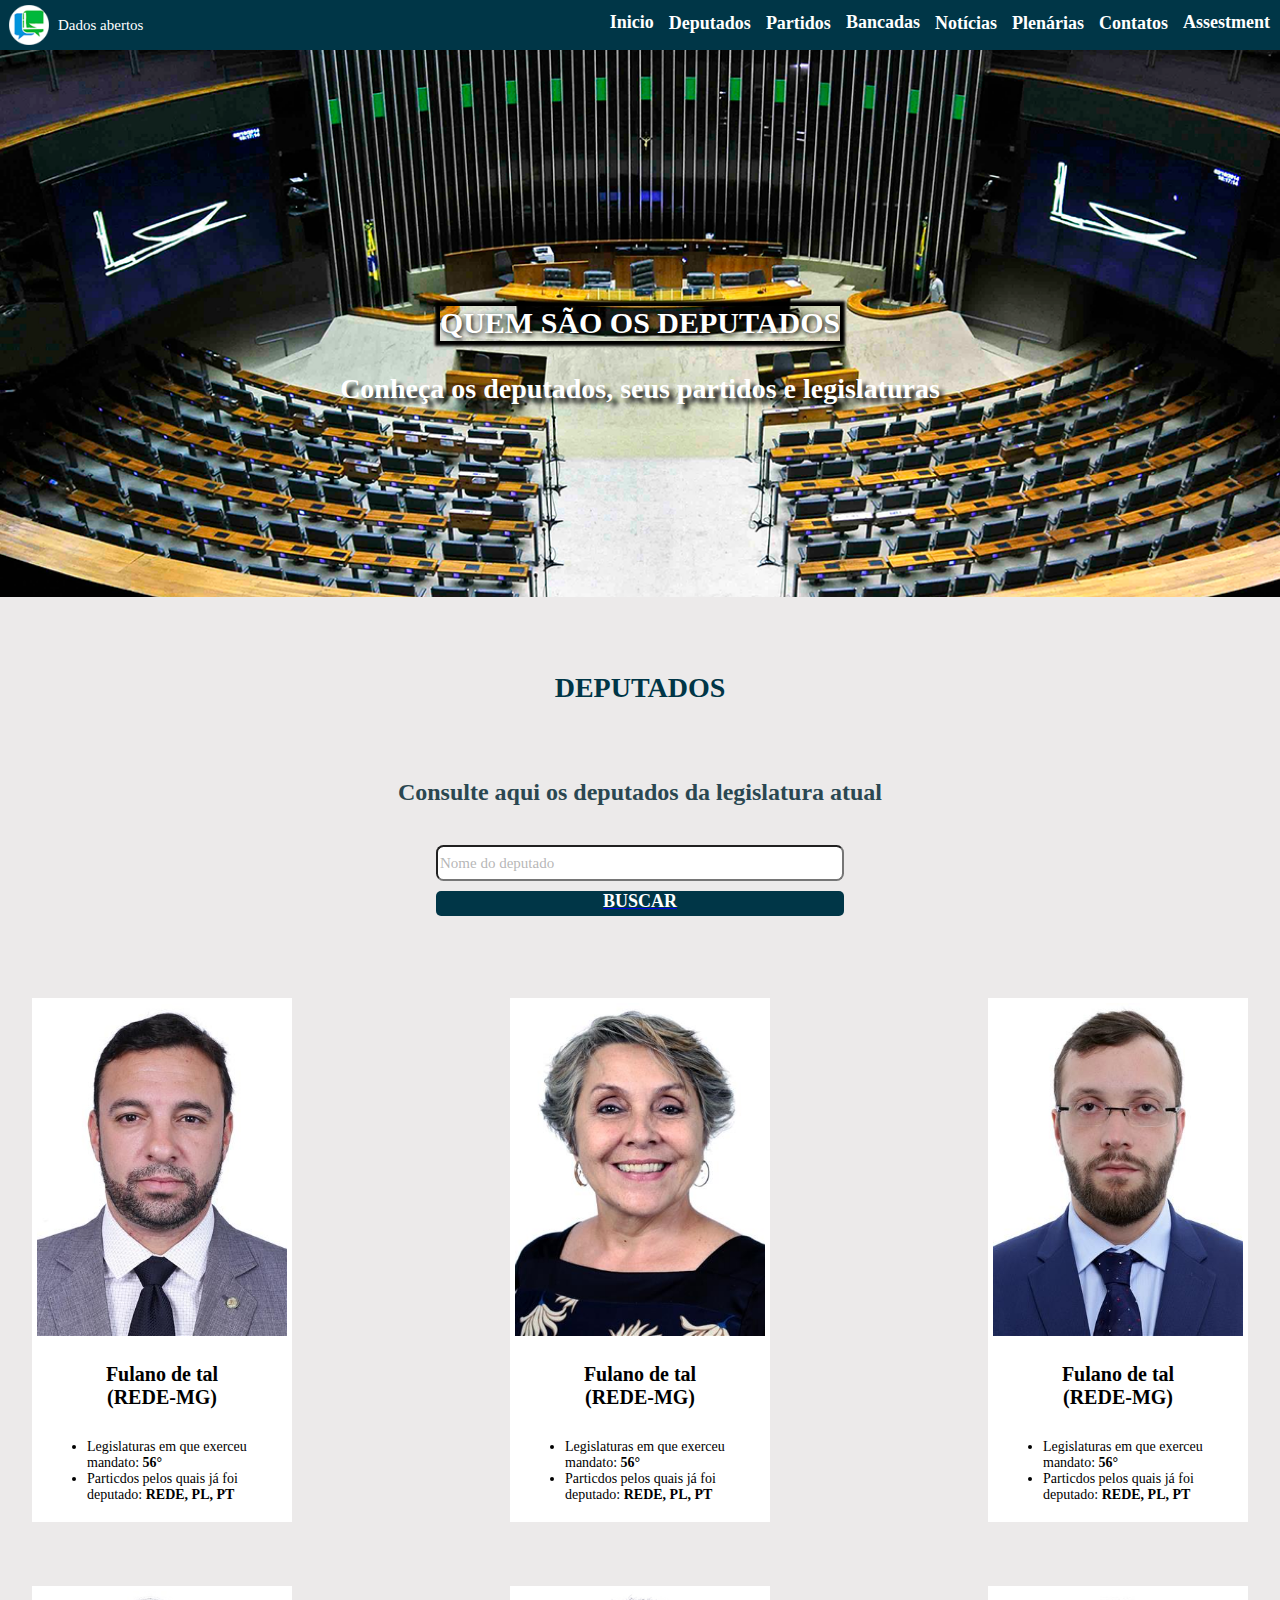
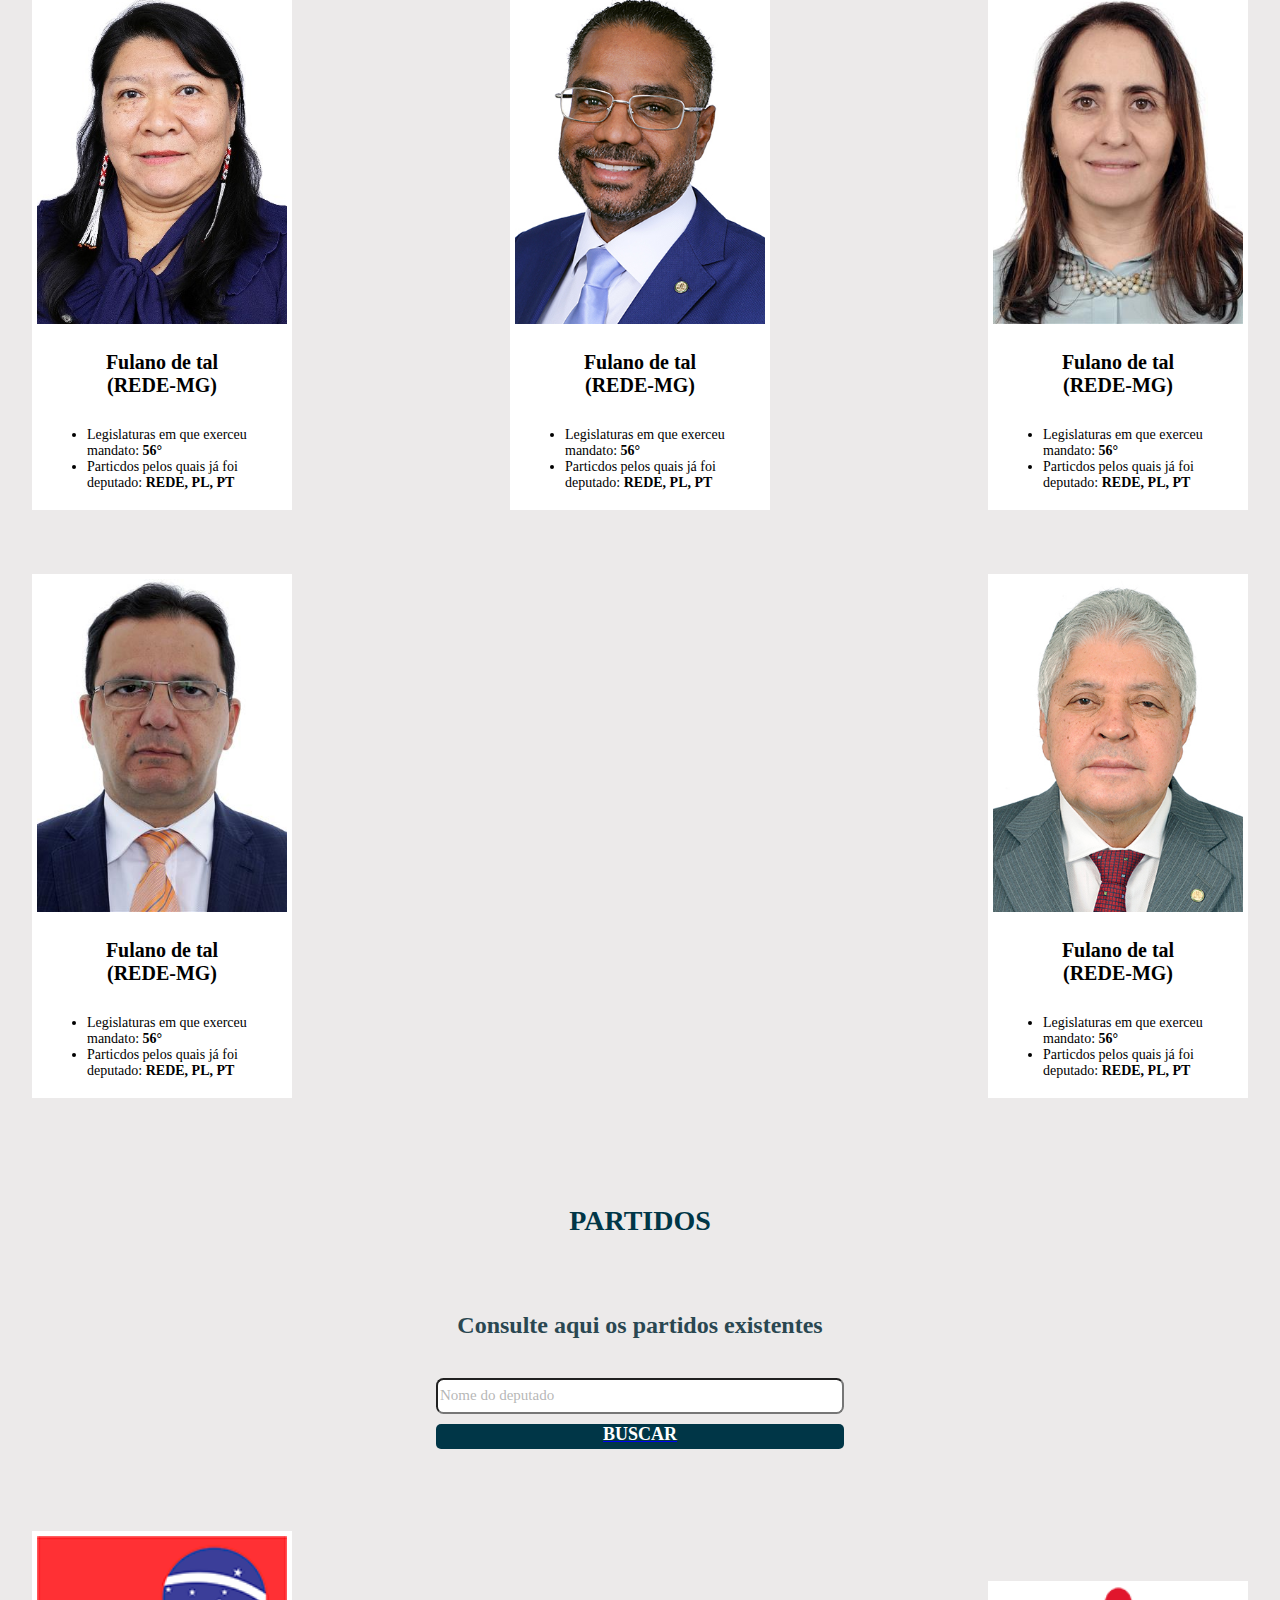
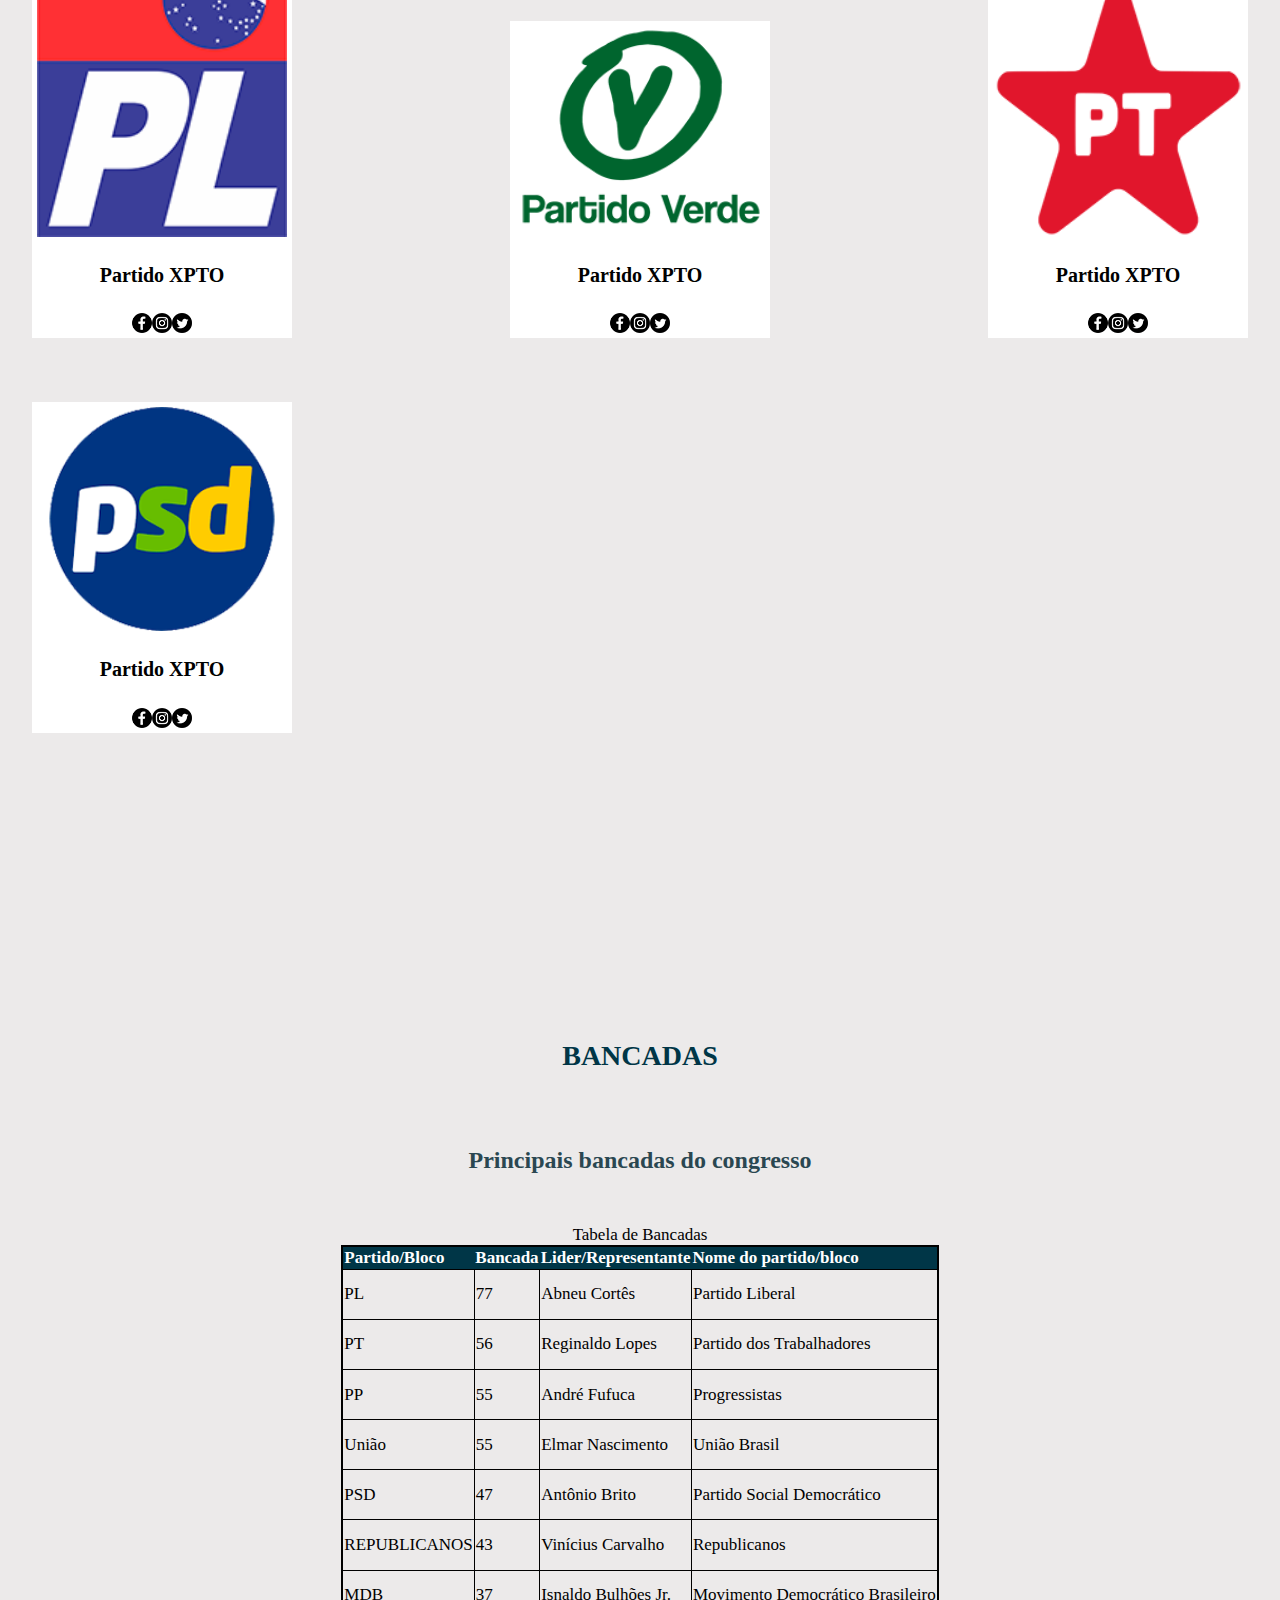
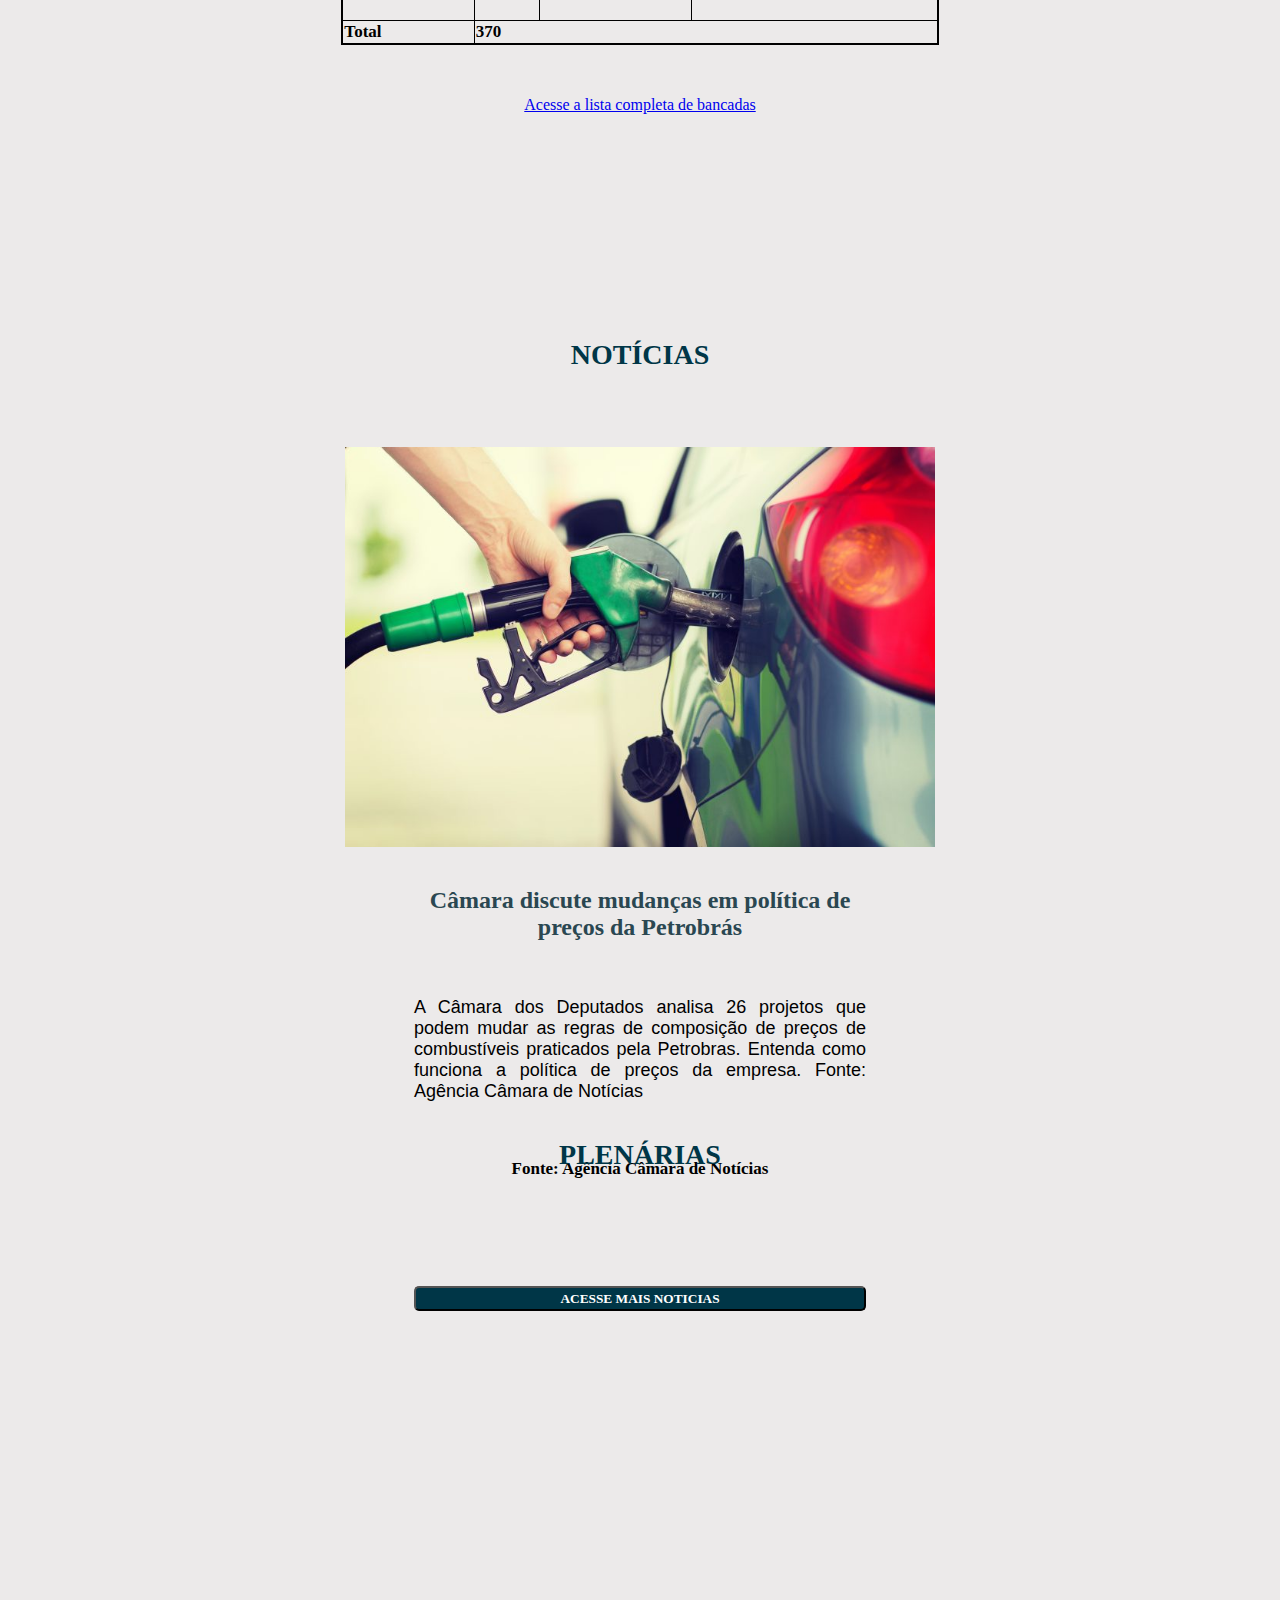
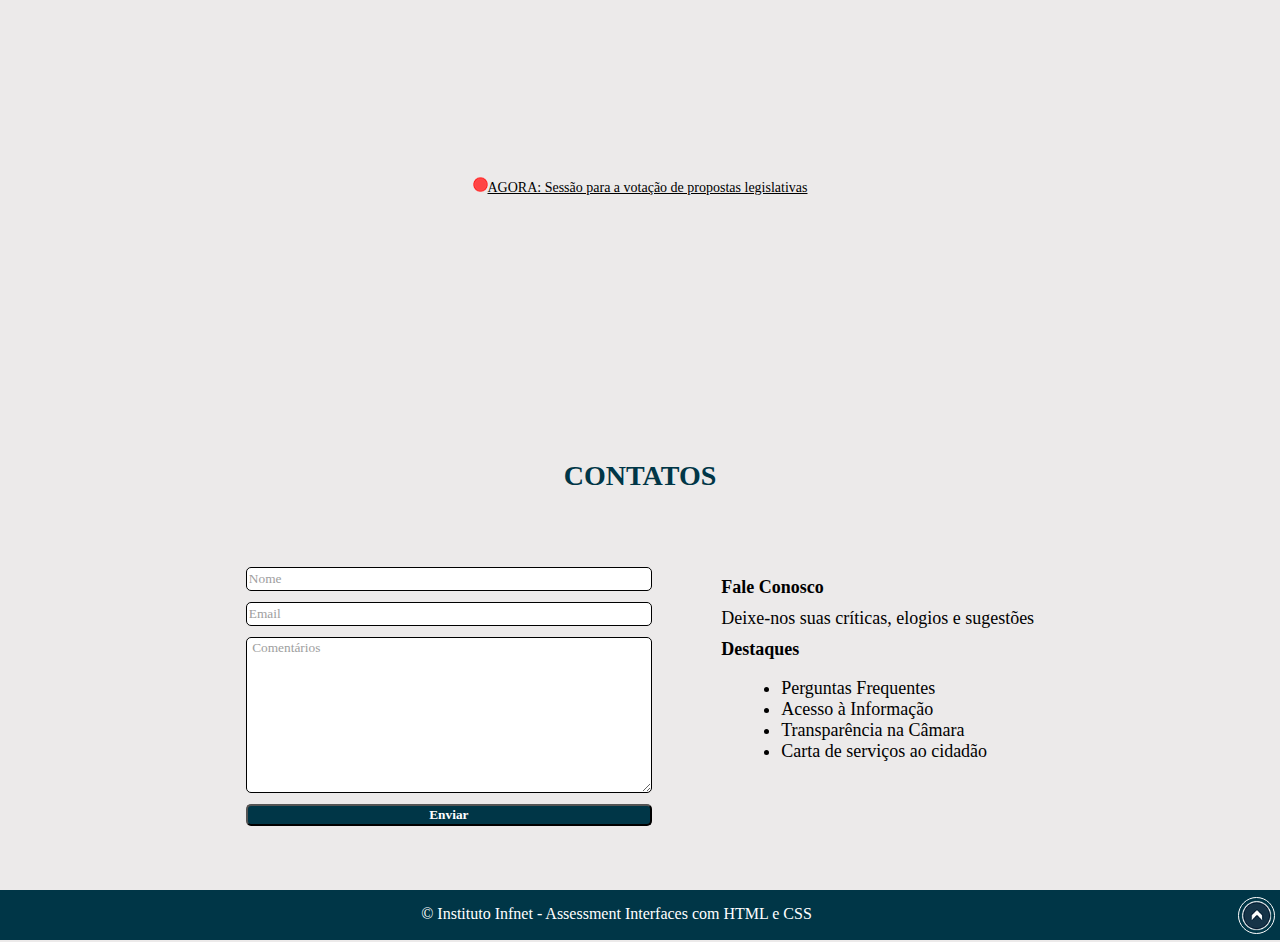
==== index.html @ 06eb66dc "primeiro coomit - exemplo de repositório" ====
<!doctype html>
<html lang='pt-br'>
<head>
	<meta charset="utf-8">
	<meta name="description" content="Site desenvolvido para AT de HTML/CSS do instituto Infnet">
  	<meta name="keywords" content="Deputados, Bancadas, Partidos, Plenárias, Assestment">
  	<meta name="author" content="João Pedro S. Caglianone">
	<link href="../../Downloads/reset.css" rel="stylesheet" type="text/css">
	<link href="styles.css" rel="stylesheet" type="text/css">
	<title>Câmara dos Deputados</title>
</head>

<body>
	<header>
		<div id='logo'>
			<img src="imagens/logo.png" alt='Logo' />
			<p>Dados abertos</p>
		</div>
		<nav>
			<ul>
				<li><a href="#inicio" title='Sessão inicial'>Inicio</a></li>
				<li><a href="#deputados" title='Sessão Deputados'>Deputados</a></li>
				<li><a href="#partidos" title='Sessão Partidos'>Partidos</a></li>
				<li><a href="#bancadas" title='Sessão Bancadas'>Bancadas</a></li>
				<li><a href="#noticias" title='Sessão Noticias'>Notícias</a></li>
				<li><a href="#plenaria" title='Sessão Plenarias'>Plenárias</a></li>
				<li><a href="#contatos" title='Sessão Contatos'>Contatos</a></li>
				<li><a href="assestment.html" title='Página do assestment'>Assestment</a></li>
			</ul>
		</nav>
	</header>
	
	<main>
		
		<div id="inicio">
			<h1>QUEM SÃO OS DEPUTADOS</h1>
			<h2>Conheça os deputados, seus partidos e legislaturas</h2>
		</div>
		
		<div id="deputados">
			<h2>DEPUTADOS</h2>
			<div class="consulta">
				<h3>Consulte aqui os deputados da legislatura atual</h3>
				<form  action="#">
					<input id='nome_deputado' type="text" name="name"  value='Nome do deputado' />
					<br>
					<a href="#deputados"><div id='botao_deputado'>BUSCAR</div></a>
				</form>
			</div>
		<div id='fotos_deputados'>
				<div class='foto'>
					<img src="imagens/dep1.jpg" alt="foto deputado 1"/>
					<h4>Fulano de tal <br> (REDE-MG)</h4>
					<ul>
						<li>Legislaturas em que exerceu mandato: <strong>56°</strong></li>
						<li>Particdos pelos quais já foi deputado: <strong>REDE, PL, PT</strong></li>
					</ul>
				</div>
				<div class='foto'>
					<img src="imagens/dep2.jpg" alt="foto deputado 2"/>
					<h4>Fulano de tal <br> (REDE-MG)</h4>
					<ul>
						<li>Legislaturas em que exerceu mandato: <strong>56°</strong></li>
						<li>Particdos pelos quais já foi deputado: <strong>REDE, PL, PT</strong></li>
					</ul>
				</div>
				<div class='foto'>
					<img src="imagens/dep3.jpg" alt="foto deputado 3"/>
					<h4>Fulano de tal <br> (REDE-MG)</h4>
					<ul>
						<li>Legislaturas em que exerceu mandato: <strong>56°</strong></li>
						<li>Particdos pelos quais já foi deputado: <strong>REDE, PL, PT</strong></li>
					</ul>
				</div>
				<div class='foto'>
					<img src="imagens/dep4.jpg" alt="foto deputado 4"/>
					<h4>Fulano de tal <br> (REDE-MG)</h4>
					<ul>
						<li>Legislaturas em que exerceu mandato: <strong>56°</strong></li>
						<li>Particdos pelos quais já foi deputado: <strong>REDE, PL, PT</strong></li>
					</ul>
				</div>
				<div class='foto'>
					<img src="imagens/dep5.jpg" alt="foto deputado 5"/>
					<h4>Fulano de tal <br> (REDE-MG)</h4>
					<ul>
						<li>Legislaturas em que exerceu mandato: <strong>56°</strong></li>
						<li>Particdos pelos quais já foi deputado: <strong>REDE, PL, PT</strong></li>
					</ul>
				</div>
				<div class='foto'>
					<img src="imagens/dep6.jpg" alt="foto deputado 6"/>
					<h4>Fulano de tal <br> (REDE-MG)</h4>
					<ul>
						<li>Legislaturas em que exerceu mandato: <strong>56°</strong></li>
						<li>Particdos pelos quais já foi deputado: <strong>REDE, PL, PT</strong></li>
					</ul>
				</div>
				<div class='foto'>
					<img src="imagens/dep7.jpg" alt="foto deputado 7"/>
					<h4>Fulano de tal <br> (REDE-MG)</h4>
					<ul>
						<li>Legislaturas em que exerceu mandato: <strong>56°</strong></li>
						<li>Particdos pelos quais já foi deputado: <strong>REDE, PL, PT</strong></li>
					</ul>
				</div>
				<div class='foto'>
					<img src="imagens/dep8.jpg" alt="foto deputado 8"/>
					<h4>Fulano de tal <br> (REDE-MG)</h4>
					<ul>
						<li>Legislaturas em que exerceu mandato: <strong>56°</strong></li>
						<li>Particdos pelos quais já foi deputado: <strong>REDE, PL, PT</strong></li>
					</ul>
				</div>
			</div>
		</div>
		
		<div id="partidos">
			<h2>PARTIDOS</h2>
			<div class="consulta">
				<h3>Consulte aqui os partidos existentes</h3>
				<form  action="#">
					<input id='nome_partido' type="text" name="name"  value='Nome do deputado' />
					<br>
					<a href="#partidos"><div id='botao_partido'>BUSCAR</div></a>
				</form>
			</div>
			<div id='fotos_partidos'>
				<div class='foto'>
					<img src="imagens/pl.png" alt="foto partido 1"/>
					<h4><strong>Partido XPTO</strong></h4>
					<div class='social_medias'>
							<a href="https://www.facebook.com/pl22sp" title="Facebook Partido Liberal"><div class='facebook'></div></a>
							<a href="https://www.instagram.com/pl22sp/" title="Instagram Partido Liberal"><div class='instagram'></div></a>
							<a href="https://twitter.com/plnacional_?ref_src=twsrc%5Egoogle%7Ctwcamp%5Eserp%7Ctwgr%5Eauthor" title="Twitter Partido Liberal"><div class='twitter'></div></a>
					</div>
				</div>
				<div class='foto'>
					<img src="imagens/verde.png" alt="foto partido 2"/>
					<h4><strong>Partido XPTO</strong></h4>
					<div class='social_medias'>
					
							<a href="https://pt-br.facebook.com/partidoverde43" title="Facebook Partido Verde"><div class='facebook'></div></a>
							<a href="https://www.instagram.com/pv43oficial/" title="Instagram Partido Verde"><div class='instagram'></div></a>
							<a href="https://twitter.com/partidoverde?ref_src=twsrc%5Egoogle%7Ctwcamp%5Eserp%7Ctwgr%5Eauthor" title="Twitter Partido Verde"><div class='twitter'></div></a>
					
					</div>
				</div>
				<div class='foto'>
					<img src="imagens/pt.png" alt="foto partido 3"/>
					<h4><strong>Partido XPTO</strong></h4>
					<div class='social_medias'>
						
							<a href="https://pt.org.br/tag/facebook/" title="Facebook Partido dos Trabalhadores"><div class='facebook'></div></a>
							<a href="https://www.instagram.com/ptbrasil/channel/" title="Instagram Partido dos Trabalhadores"><div class='instagram'></div></a>
							<a href="https://twitter.com/ptbrasii" title="Twitter Partido dos Trabalhadores"><div class='twitter'></div></a>
						
					</div>
				</div>
				<div class='foto'>
					<img src="imagens/psd.png" alt="foto partido 4"/>
					<h4><strong>Partido XPTO</strong></h4>
					<div class='social_medias'>
					
							<a href="https://pt-br.facebook.com/psd.br" title="Facebook Partido Social Democrata"><div class='facebook'></div></a>
							<a href="https://www.instagram.com/partidosocialdemocrata/" title="Instagram Partido Social Democrata"><div class='instagram'></div></a>
							<a href="https://twitter.com/PSD_55?ref_src=twsrc%5Egoogle%7Ctwcamp%5Eserp%7Ctwgr%5Eauthor" title="Twitter Partido Social Democrata"><div class='twitter'></div></a>
			
					</div>
				</div>
			</div>
		</div>
		
		<div id="bancadas">
				<h2>BANCADAS</h2>
				<h3>Principais bancadas do congresso</h3>
			<table>
				<caption>Tabela de Bancadas</caption>
			<thead>
			<tr>
				<th>Partido/Bloco</th>
				<th>Bancada</th>
				<th>Lider/Representante</th>
				<th>Nome do partido/bloco</th>
			</tr>
		</thead>
		<tbody>
			<tr>
				<td>PL</td>
				<td>77</td>
				<td>Abneu Cortês</td>
				<td>Partido Liberal</td>
			</tr>
			<tr>
				<td>PT</td>
				<td>56</td>
				<td>Reginaldo Lopes</td>
				<td>Partido dos Trabalhadores</td>
			</tr>
			<tr>	
				<td>PP</td>
				<td>55</td>
				<td>André Fufuca</td>
				<td>Progressistas</td>
			</tr>
			<tr>
				<td>União</td>
				<td>55</td>
				<td>Elmar Nascimento</td>
				<td>União Brasil</td>
			</tr>
			<tr>
				<td>PSD</td>
				<td>47</td>
				<td>Antônio Brito</td>
				<td>Partido Social Democrático</td>
			</tr>
			<tr>
				<td>REPUBLICANOS</td>
				<td>43</td>
				<td>Vinícius Carvalho</td>
				<td>Republicanos</td>
			</tr>
			<tr>
				<td>MDB</td>
				<td>37</td>
				<td>Isnaldo Bulhões Jr.</td>
				<td>Movimento Democrático Brasileiro</td>
			</tr>
		</tbody>
		<tfoot>
			<tr>
				<td>Total</td>
				<td colspan="3">370</td>
			</tr>
		</tfoot>
		</table>
		<a href="#" title="Lista completa bancadas">Acesse a lista completa de bancadas</a>
			
		</div>
				
		<div id="noticias">
			<h2>NOTÍCIAS</h2>
			<div id='sessao'>
				<figure>
					<img src="imagens/combustivel.jpg" alt="imagem abastecimento de veículo" />
				</figure>
				<article>
					<h3>Câmara discute mudanças em política de preços da Petrobrás</h3>
					<p>A Câmara dos Deputados analisa 26 projetos que podem mudar as regras de composição de preços de combustíveis praticados pela Petrobras. Entenda como funciona a política de preços da empresa.
Fonte: Agência Câmara de Notícias</p>
					<h6>Fonte: Agência Câmara de Notícias</h6>
					<button>ACESSE MAIS NOTICIAS</button>
				</article>
			</div>
		</div>

		<div id="plenaria">
			<h2>PLENÁRIAS</h2> <br>
			<embed src="https://www.youtube.com/watch?v=dHnzc9LfSps" allowfullscreen="true" />	
			<p><img src="imagens/ao-vivo.png" alt="ícone ao vivo" />AGORA: Sessão para a votação de propostas legislativas</p>
		</div>
		
		<div id="contatos">
			<h2>CONTATOS</h2>
			<div id='formulario'>
				<form>
						<input type='text' id='nome' required name='name' value='Nome'/>
						<br><br>
						<input type='email' id='email' required name='email' value='Email'/>
						<br><br>
        				<textarea id='comentarios'  required name='text' > Comentários</textarea>
						<br><br>
						<button> Enviar </button>
				</form>
				<article>
						<h5>Fale Conosco</h5>
						Deixe-nos suas críticas, elogios e sugestões


						<h5>Destaques</h5>
					<ul>
						<li>Perguntas Frequentes</li>
						<li>Acesso à Informação</li>
						<li>Transparência na Câmara</li>
						<li>Carta de serviços ao cidadão</li>
					</ul>

				</article>
			</div>
		</div>
			
	</main>	
	
	<footer>
		<p>© Instituto Infnet - Assessment Interfaces com HTML e CSS</p>
		<a href="#inicio"><img src="imagens/topo-botao.png" alt="botão de volta ao início"></a>
	</footer>
	
</body>

</html>
---- styles.css ----
@charset "utf-8";
/* CSS Document */

*
{
	font-family: "Times New Roman";
}

:root
{
	font-size: 1px;
	--h-header: 50rem;
	--font-nav: 18rem;
	--total-width: 100%;
	--total-height: 100%;
	--size-h2: 28rem;
	--color-h2:rgba(0,54,71,1);
	--size-h3: 24rem;
	--color-h3: rgba(42,71,81,1.00);
	--size-h4 : 20rem;
	--size-h5 : 18rem;
	--color-header-footer:rgba(0,54,71,1);
	--color-button-normal:var(--color-header-footer);
	--color-button-hover:rgba(1,99,95,1.00);
	--color-button-activate:rgba(0,155,148,1.00);	
}

body
{
	background: rgba(229,227,227,0.74);
	margin: 0px;
	font-family: "Times New Roman";
}

img:hover
{
	transform: scale(1.2,1.2);
	transition: all 0.1s;
}


header
{
	position:fixed;
	width: var(--total-width);
	height:var(--h-header);
	background:var(--color-header-footer);
	z-index:5;
}

#logo
{
	height: 100%;
	width: 180rem;
	display: inline-flex;
}

#logo img
{
	height:80%;	
	margin:auto 5%;
}

#logo > p
{
	font-size: 15rem;
	color: white;
	text-align: right;
	margin: auto 0;
}

nav
{
	display: inline-flex;
	height: 100%;
	width:auto;
	float: right;
}

nav > ul
{
	font-size: var(--font-nav);
	font-family: Gotham, "Helvetica Neue", Helvetica, Arial, "sans-serif";
	height: 100%;
	margin: auto 7.5rem;
}

nav > ul > li
{
	display:inline-block;
	margin: auto -2.5rem;
	height: 75%;
	padding: 1.85% 0% 0% 5rem;
}

nav > ul > li > a
{
	text-decoration: none;
	color: white;
	font-weight: 600;
	padding	:30% 5rem; 
}

nav > ul > li:hover
{
	background: var(--color-button-hover);
}

main
{
	display: grid;
}

#inicio
{
	display: grid;
	background-image: url("imagens/plenario-camara.png");
	background-size:cover;
	background-repeat: no-repeat;
	width: 100%;
	margin-top: var(--h-header);
}

h1
{
	font-size: 30rem;
	color: white;
	margin: 20% auto;
	z-index: 2;
	text-shadow: 1.5rem 1.5rem 5rem black;
	box-shadow: 0rem 0rem 2.5rem 5rem black;
	height: 35rem;
}

#inicio > h2
{
	color:white;
	margin-top: -17.5%;
	z-index:2;
	text-shadow: 5rem 5rem 4rem black;
}

h2
{
	font-size:var(--size-h2);
	color:var(--color-h2);
	text-align: center;
	margin: 75rem 0;
	text-align: center;
}

.consulta
{
	text-align: center;
}

h3
{
	font-size: var(--size-h3);
	color: var(--color-h3);
}

#botao_deputado, #botao_partido
{
	width:407.5rem;
	height: 25rem;
	background: var(--color-button-normal);
	border-radius: 5rem;
	color: white;
	font-weight: 600;
	margin-top:10rem;
	margin: 10rem auto 0;
	font-size: 18rem;
	text-decoration: none;
}


#botao_deputado:hover ,#botao_partido:hover
{
	background:var(--color-button-hover);
	cursor:pointer;
	transition: all 0.1s;
}

#botao_deputado:active ,#botao_partido:active
{
	position:relative;
	background:var(--color-button-activate);
    height: 25rem;
	width: 401.5rem;
	margin:11rem auto 0;
	transition: all 0.1s;
}

#nome_deputado, #nome_partido
{
	color:rgba(165,165,165,0.81);
	border-radius: 7.5rem;
	width: 400rem;
	font-size: 15rem;
	height: 30rem;
	margin-top: 15rem;
}

#fotos_deputados
{
	display:flex;
	flex-wrap:wrap;
	justify-content: space-between;
	align-content: space-between;
	margin-top: 50rem;
}

.foto
{
	width: 250rem;
	background: white;
	border: 5px solid white;
	margin:2.5% 2.5%;

}

.foto > img
{
	width:100%;
}

h4
{
	font-size: var(--size-h4);
	font-weight: 900;
	text-align: center;
}

.foto > ul
{
	font-size: 14rem;
	margin-left: 10rem;
	margin-top: 30rem;
}

#fotos_partidos
{
	display:flex;
	flex-wrap:wrap;
	justify-content: space-between;
	margin-top: 50rem;
	align-items: baseline;
	
}

.facebook
{
	background: url("imagens/facebook.png");
	background-repeat: no-repeat;
	display:inline-block;
	z-index:3;
	height:20rem;
	width:20rem;	
	margin: 0 auto;
}

.instagram
{
	background: url("imagens/instagram.png");
	background-repeat: no-repeat;
	display:inline-block;
	height:20rem;
	width:20rem;
	margin: 0 auto;	
}

.twitter
{
	background: url("imagens/twitter.png");
	background-repeat: no-repeat;
	display:inline-block;
	height:20rem;
	width:20rem;
	margin: 0 auto;	
}

.social_medias
{
	text-align: center;
}

#bancadas
{
	text-align: center;
	margin-top:200rem;
}

#bancadas > table
{
	margin: 4% auto;
	font-size:17rem;
	text-align:left;
	border-collapse: collapse;
	height: 400rem;
	border: 2px solid black;
}
#bancadas > table > tr,td
{
	border: 1px solid black;
}

thead
{
	background: var(--color-header-footer);
	color:white;
}

tfoot
{
	font-weight: 900;
}

#bancadas > a
{
	text-align: center;
	font-size: 16rem;
	
}

#noticias
{
	margin-top: 150rem;	
	height:700rem;
}

#noticias > #sessao
{
	display:flex;
	grid-gap: 15rem;
	flex-wrap: wrap;
	justify-content: space-around;
	margin: 50rem 75rem;
}

#noticias > #sessao > figure
{
	height: 400rem;
}

#noticias > #sessao > figure > img
{
	height:100%;
	width: 100%;
}

#noticias > #sessao > article
{
	width: 40%;
}		

#noticias > #sessao > article > h3
{
	text-align: center;
}

#noticias > #sessao > article > p
{
	margin-top: 12.5%;
	text-align: justify;
	font-size: 18rem;
	font-family: Arial, Cambria, "Hoefler Text", "Liberation Serif", Times, "Times New Roman", "serif";
}

#noticias > #sessao > article > h6
{
	font-size: 17rem;
	text-align: center;
	margin-top: 12.5%;
}

#noticias > #sessao > article > button
{
	width:100%;
	font-weight: 600;
	color: white;
	background: var(--color-button-normal);
	height:25rem;
	border-radius: 5px;	
	margin-top: 15%;
}

 #noticias > #sessao > article > button:hover
{
	background:var(--color-button-hover);
	cursor:pointer;
	transition: all 0.1s;
}

#noticias > #sessao > article > button:active
{
	position:relative;
	background:var(--color-button-activate);
    height: 22rem;
	width: 97.5%;
	margin-left: 1.5%;
	margin-top:15.5%;
	transition: all 0.1s;
}

#plenaria
{
	margin-top: 100rem;
	text-align: center;
}

embed
{
	position: relative;
	height:500rem;
	width: 80%;
}

#plenaria > p
{
	margin-top: 30rem;
	font-size: 14rem;
	text-decoration: underline;
}

#contatos
{
	margin-top: 175rem;
}

#formulario
{
	display:flex;
	flex-wrap:wrap;
	justify-content: space-around;
}

#formulario > form
{
	margin-left: 16.5%;
}

#formulario > form > input, textarea
{
	border-radius: 5px;
	width:400rem;
	max-width:400rem;
	min-width: 200rem;
	color:rgba(158,158,158,1.00);
	border: 1px solid black;
	margin-bottom: 10rem;
	height: 20rem;
}

#formulario > form > textarea
{
	height:150rem;
}

#formulario > form > input:hover, textarea:hover
{
	box-shadow: 0rem 0rem 4rem 2.5rem white;
	border: 1px solid white;
}

#formulario > form > button
{
	border-radius: 5px;
	width:100%;
	height: 22rem;
	font-weight: 600;
	background: var(--color-button-normal);
	color:white;
}


#formulario > form > button:hover
{
	background: var(--color-button-hover);	
	cursor: pointer;
}

#formulario > article
{
	font-size: 18rem;
	text-align: left;
	margin-right: 16.5%;
}

h5
{
	font-size: var(--size-h5);
 	margin: 10rem auto ;
}

#formulario > article > ul
{
	margin-left: 20rem;
}


footer
{
	height: var(--h-header);
	background: var(--color-header-footer);
	margin: 5% 0 0;
	text-align: center;
	width: 100%;
}

footer > p
{
	display: inline-block;
	font-size: 16rem;
	color:white;
	margin: 15rem 0;
}

footer > a > img
{
	height: 35rem;
	float: right;
	margin: 7.5rem 5rem;
	border:1px solid white;
	border-radius: 20rem;
}

footer > a > img:hover
{
	background: var(--color-button-hover);
	border:1px solid var(--color-button-hover);
}

@media only screen and (max-width:480px)
{
	:root
	{
		--font-nav: 10rem;
		--color-header-footer:black;
		--h-header: 45rem;
		--color-button-normal: black;
		--size-h2:20rem;
		--size-h3: 17rem;
	}
	
	h2,h3
	{
		width:90%;
		margin: 8.5% auto 0;
		--color-header-footer:rgba(107,5,7,1.00);
		--h-header: 60rem;
	}
	
	h1
	{
		fton-size: 24rem;
	}
	
	embed
	{
		height: 300rem;
		width: 85%;
		display: inline-block;
	}
	
	#contatos
	{
		margin-bottom: 50rem;
	}
	
	#contatos > #formulario > form
	{
		margin: 10rem auto;
	}
	
	footer
	{
		height: 47.5rem;
	}
	
	#logo > p
	{
		font-size: 7rem;
		margin-left: -4%;
	}
	
	nav > ul
	
	{
		margin-top: 15rem;
	}
	
	nav > ul > li 
	{
		border-radius: 5rem; 
		height: 45%;
		padding:0;
	}
	
	#logo
	{
		width: 8.5%;
	}
	
	#logo > img
	{
		width:50%;
		height:45%;
	}
	
	.foto
	{
		margin: 8.5rem auto;
		padding: 10rem 20rem;
	}
	

	#noticias > #sessao
	{
		width: 90%;
		margin: 15rem auto;
	}
	
	#noticias > #sessao > article
	{
		width: 100%;
	}
	
	#noticias > #sessao > article> p
	{
		font-size: 14rem;
	}
	
	#plenaria
	{
		margin-top: 285rem;
	}
	table
	{
		width: 90%;
	}
}

@media only screen and (min-width: 481px) and (max-width:1024px)
{
	:root
	{
		--size-h2: 24rem;
		--size-h3: 21rem;
		--size-h4: 17rem;
		--size-h5: 15rem;
		--font-nav: 12.5rem;
		--h-header: 40rem;
	}
	
	#logo
	{
		width: 14%;
	}
	
	#logo > img
	{
		width:25%;
		height: 60%;
	}
	
	#logo > p
	{
		font-size: 11rem;
		margin-left: 0%;
	}
	
	.foto
	{
		padding: 10rem;
		margin: 5%;
	}
	
	#noticias > #sessao
	{
		margin: 15rem auto;
	}
	
	#noticias > section > article
	{
		width: 75%;
	}
	
	#plenaria
	{
		margin-top: 350rem;
	}
	
	#contatos > #formulario > form
	{
		margin: 0 auto;
		padding: 5%;
	}
	
	#contatos > #formulario > article
	{	
		margin: 25rem auto;
		padding: 5%;
	}
	
	footer
	{
		height:50rem;
	}
	
}



#at
{
	margin-top: 100rem;	
}

#at > h3
{
	text-align: center;
}

#at > p
{
	font-size: 14rem;
	width: 90%;
	margin: 25rem 5%;
}
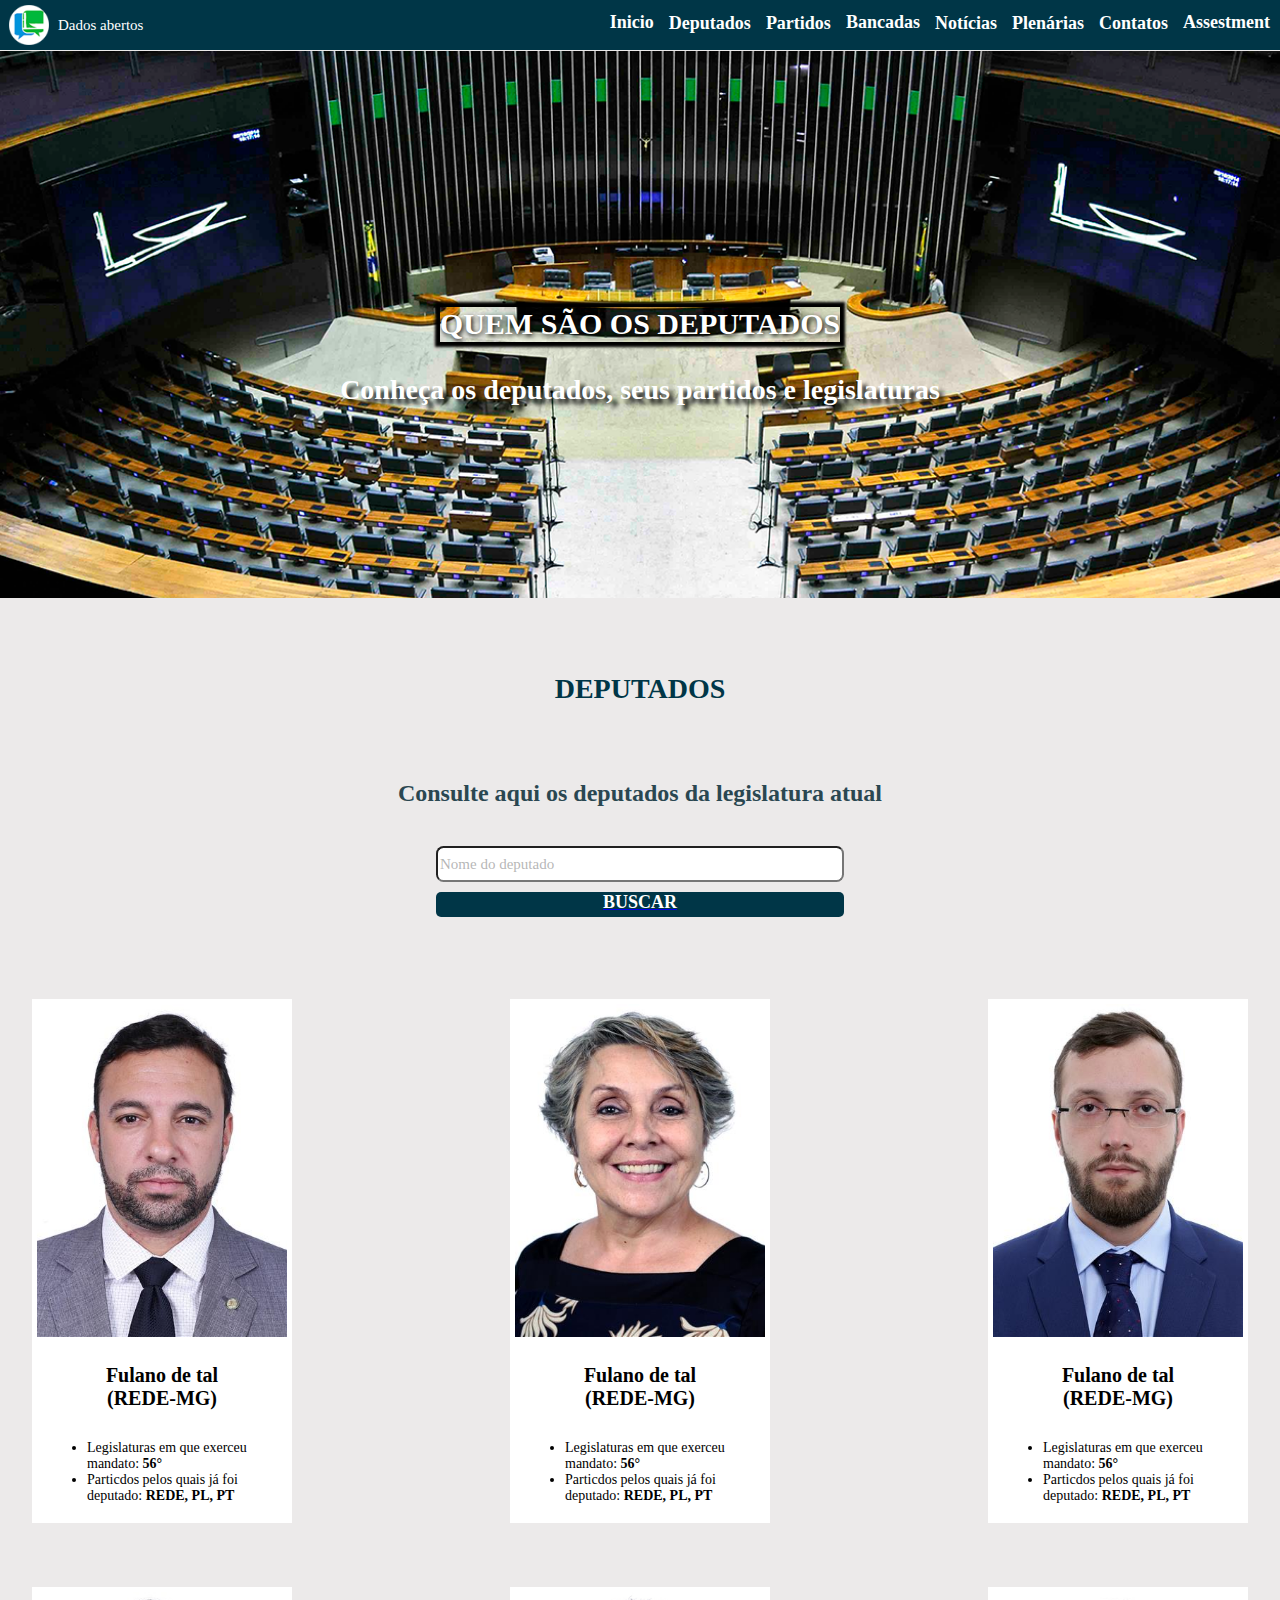
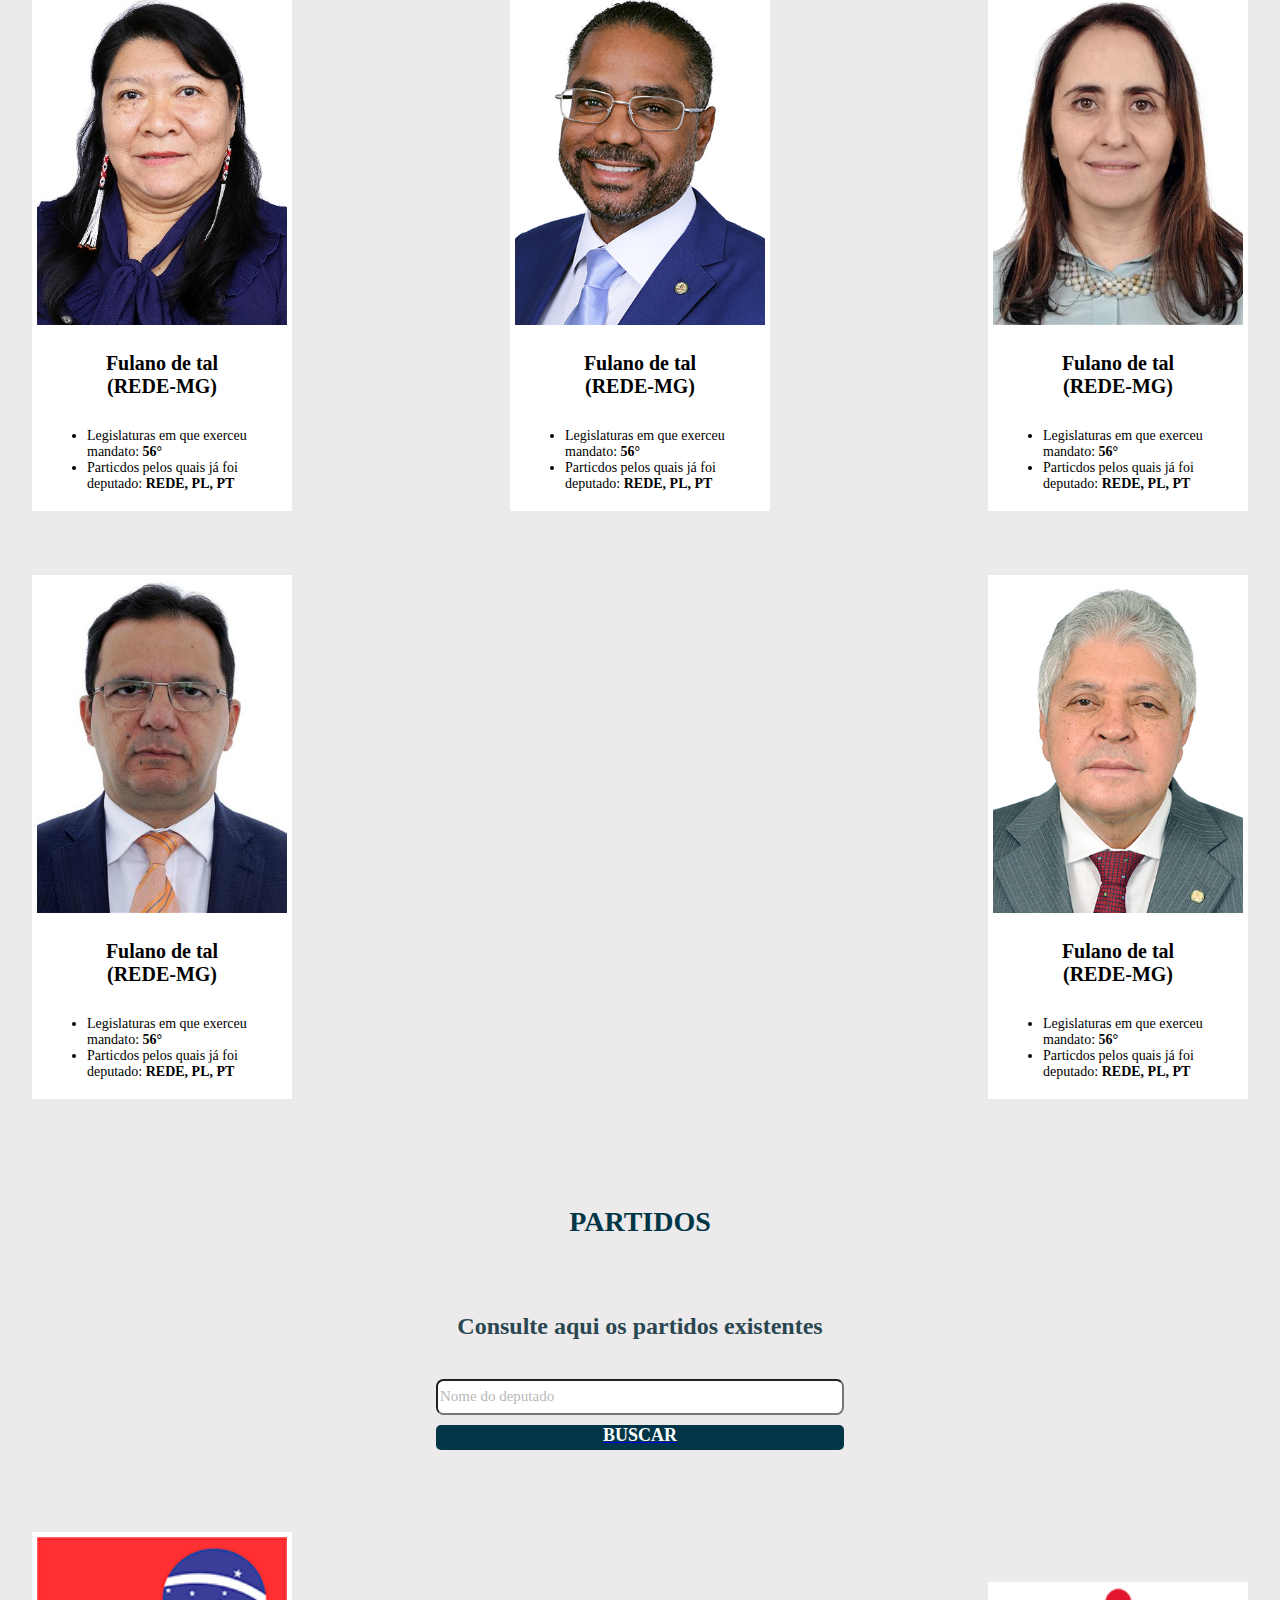
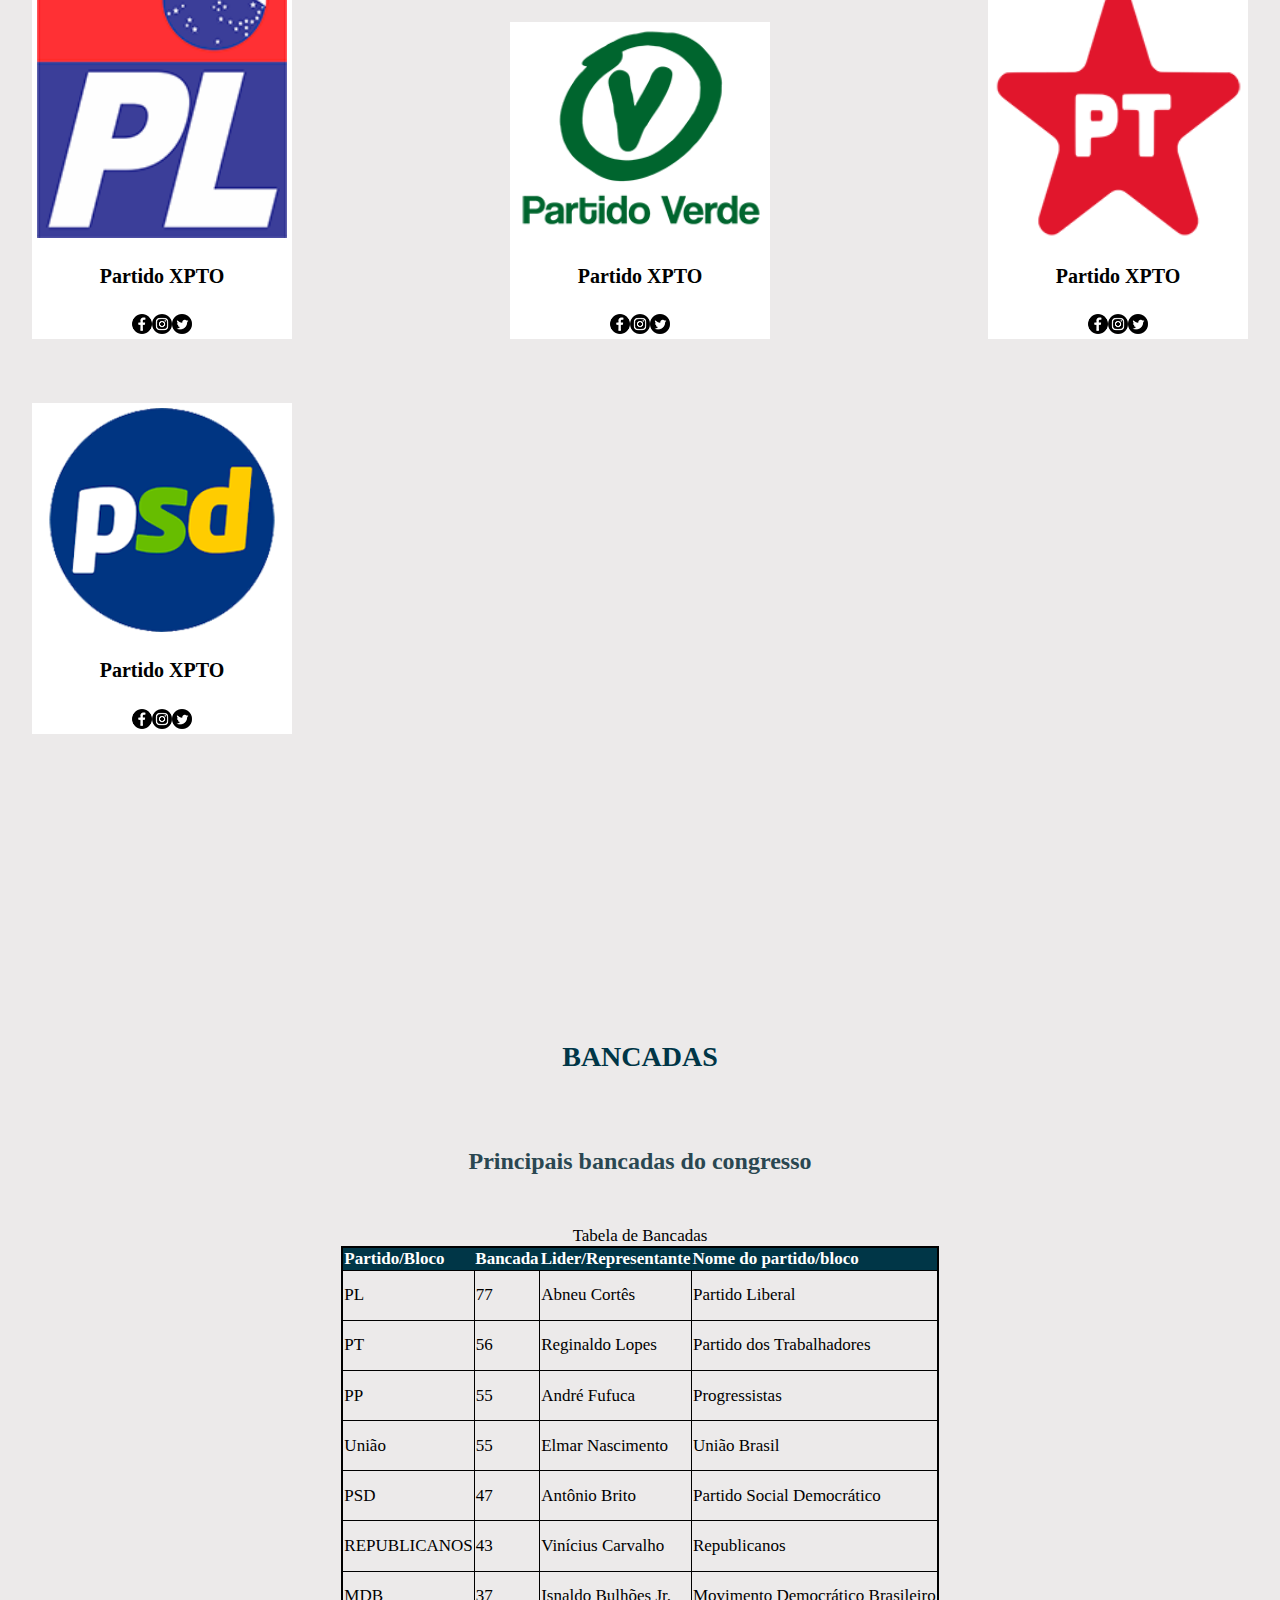
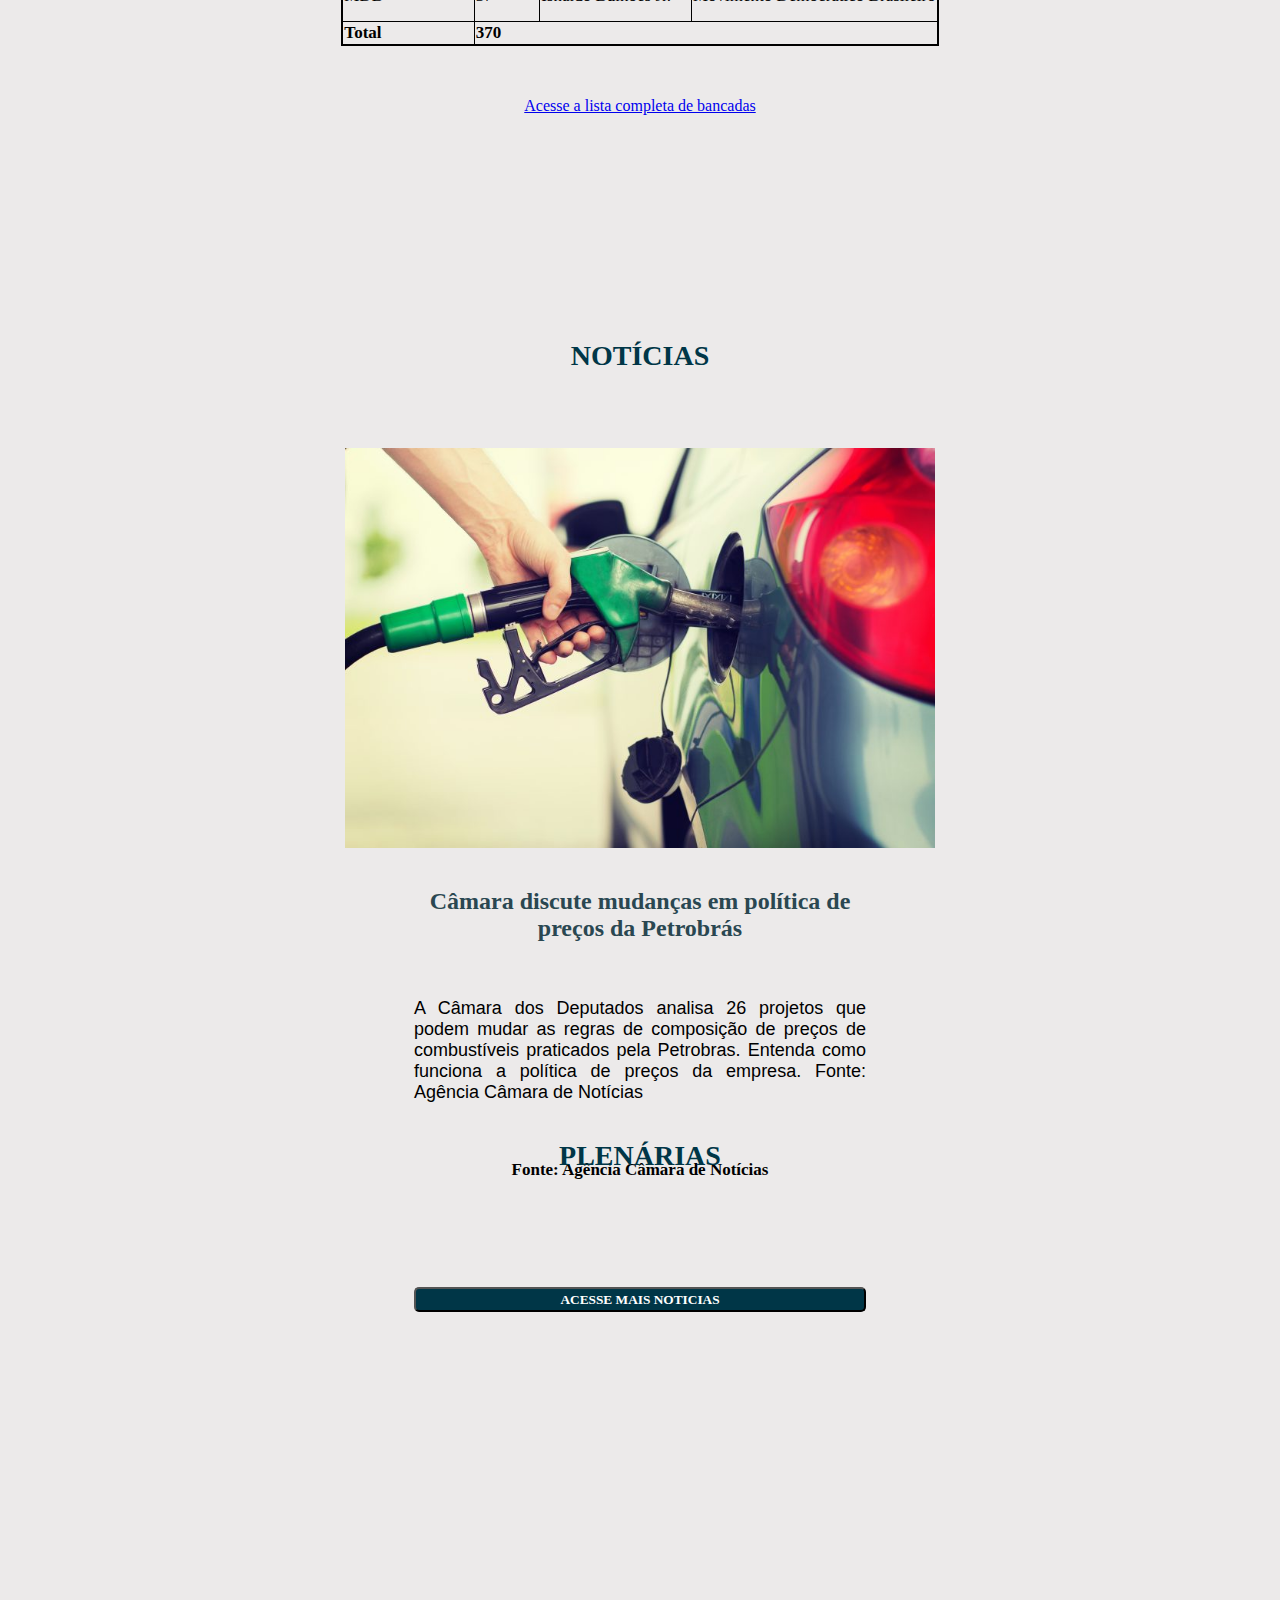
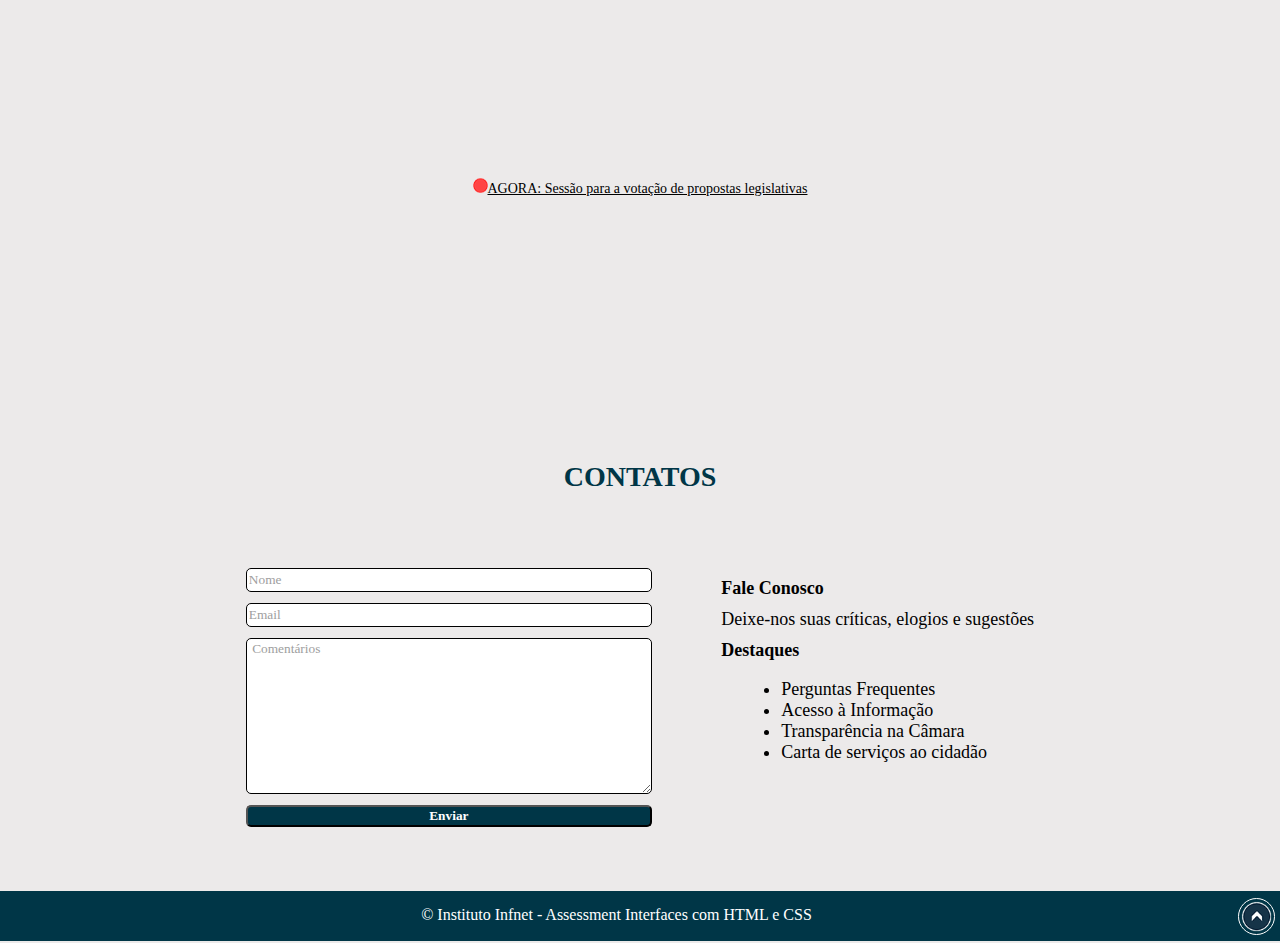
==== commit 42f5c77e: "modificações e inclusões para a nova branch" ====
--- a/index.html
+++ b/index.html
@@ -31,7 +31,7 @@
 	</header>
 	
 	<main>
-		
+		<span> ARquivo modificado </span>
 		<div id="inicio">
 			<h1>QUEM SÃO OS DEPUTADOS</h1>
 			<h2>Conheça os deputados, seus partidos e legislaturas</h2>
